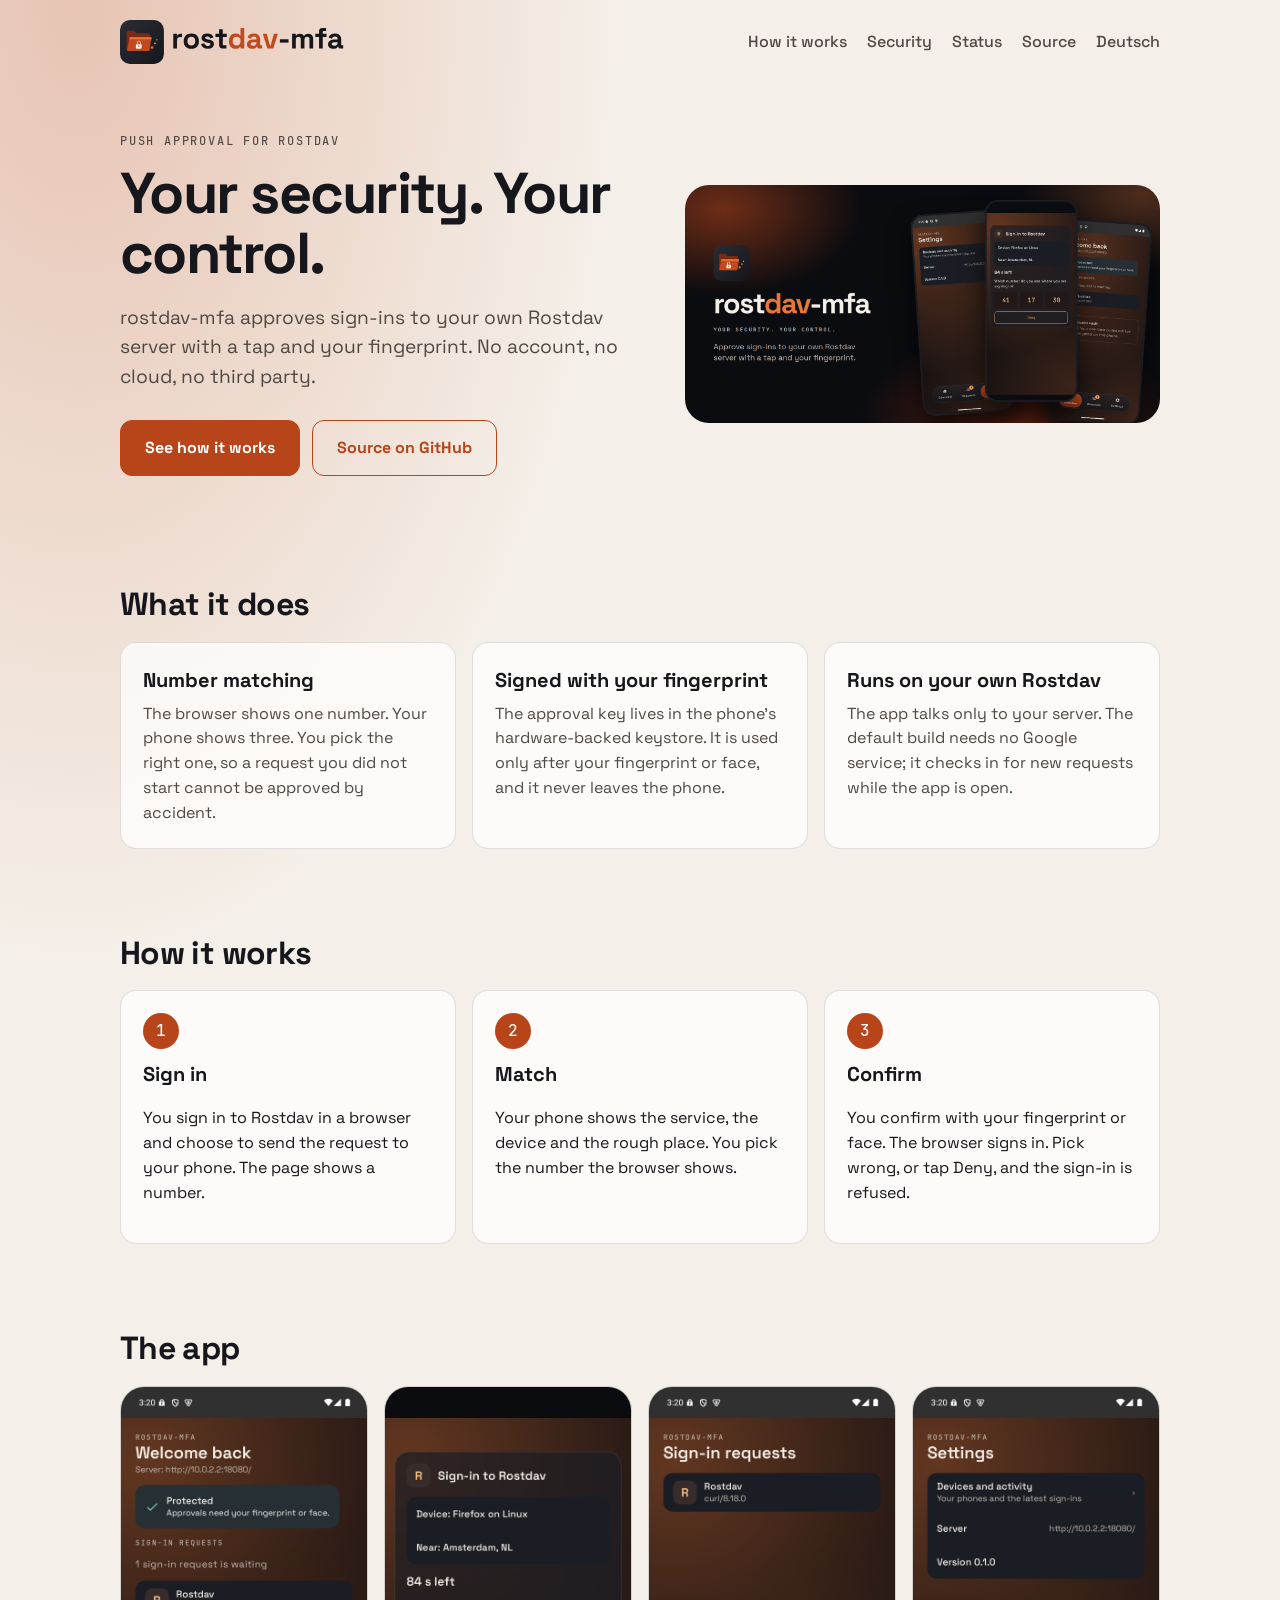
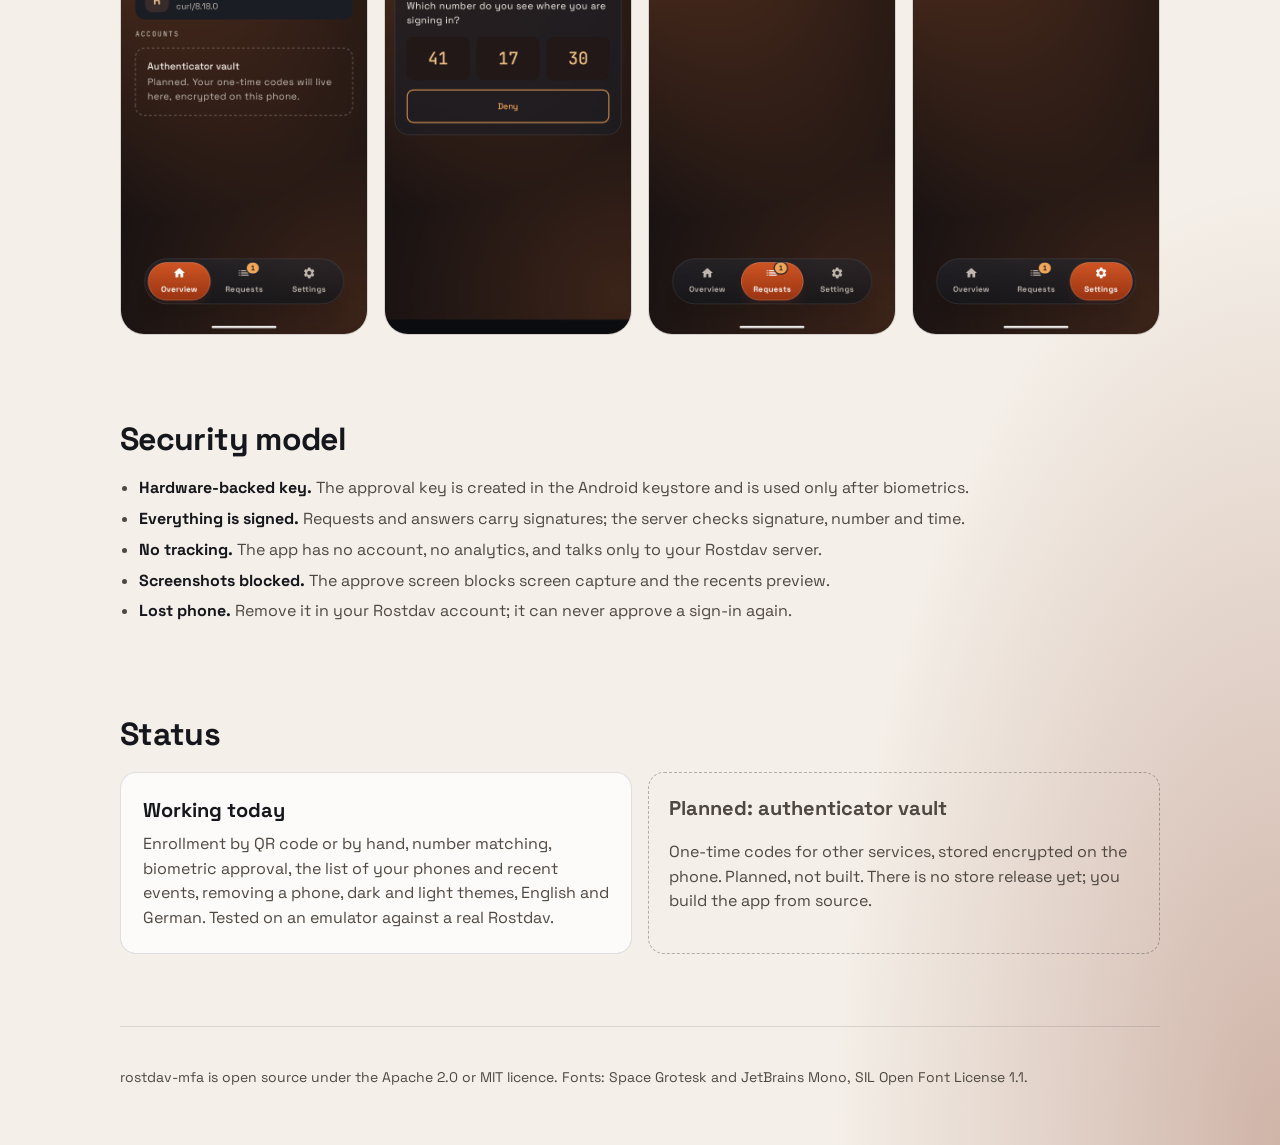
==== site/index.html @ c936149f "feat(site): landing page in English and German Static HTML on the generated tokens, no scripts or ex" ====
<!doctype html>
<html lang="en">
<head>
<meta charset="utf-8">
<meta name="viewport" content="width=device-width, initial-scale=1">
<title>rostdav-mfa: approve Rostdav sign-ins with your fingerprint</title>
<meta name="description" content="rostdav-mfa is a self-hosted authenticator for your own Rostdav server: approve a sign-in with a tap and your fingerprint.">
<link rel="alternate" hreflang="de" href="index.de.html">
<link rel="icon" href="assets/icon.svg" type="image/svg+xml">
<link rel="stylesheet" href="tokens.css">
<link rel="stylesheet" href="style.css">
</head>
<body>
<div class="wrap">
<header class="top">
<a href="index.html" aria-label="rostdav-mfa"><picture><source media="(prefers-color-scheme: dark)" srcset="assets/lockup-dark.svg"><img src="assets/lockup-light.svg" alt="rostdav-mfa" width="210" height="44"></picture></a>
<nav aria-label="Main"><a href="#how">How it works</a><a href="#security">Security</a><a href="#status">Status</a><a href="https://github.com/pierrejochem/rostdav-mfa">Source</a><a href="index.de.html" hreflang="de" lang="de">Deutsch</a></nav>
</header>
<main>
<div class="hero">
<div>
<div class="eyebrow">Push approval for Rostdav</div>
<h1>Your security. Your control.</h1>
<p class="lead">rostdav-mfa approves sign-ins to your own Rostdav server with a tap and your fingerprint. No account, no cloud, no third party.</p>
<div class="cta"><a class="btn" href="#how">See how it works</a><a class="btn o" href="https://github.com/pierrejochem/rostdav-mfa">Source on GitHub</a></div>
</div>
<img src="assets/hero.png" alt="Three phone screens: the overview with a waiting request, the approve screen with three numbers, and the settings." width="1600" height="800">
</div>
<section aria-labelledby="f">
<h2 id="f">What it does</h2>
<div class="grid">
<div class="card"><h3>Number matching</h3><p>The browser shows one number. Your phone shows three. You pick the right one, so a request you did not start cannot be approved by accident.</p></div>
<div class="card"><h3>Signed with your fingerprint</h3><p>The approval key lives in the phone's hardware-backed keystore. It is used only after your fingerprint or face, and it never leaves the phone.</p></div>
<div class="card"><h3>Runs on your own Rostdav</h3><p>The app talks only to your server. The default build needs no Google service; it checks in for new requests while the app is open.</p></div>
</div>
</section>
<section id="how" aria-labelledby="hw">
<h2 id="hw">How it works</h2>
<ol class="steps">
<li><h3>Sign in</h3><p>You sign in to Rostdav in a browser and choose to send the request to your phone. The page shows a number.</p></li>
<li><h3>Match</h3><p>Your phone shows the service, the device and the rough place. You pick the number the browser shows.</p></li>
<li><h3>Confirm</h3><p>You confirm with your fingerprint or face. The browser signs in. Pick wrong, or tap Deny, and the sign-in is refused.</p></li>
</ol>
</section>
<section aria-labelledby="sc">
<h2 id="sc">The app</h2>
<div class="shots">
<img src="assets/05-overview-request-dark.png" alt="Overview with one waiting sign-in request" width="1080" height="2400" loading="lazy">
<img src="assets/09-approve-dark.png" alt="Approve screen with three numbers to pick from" width="1080" height="2400" loading="lazy">
<img src="assets/06-requests-dark.png" alt="The list of sign-in requests" width="1080" height="2400" loading="lazy">
<img src="assets/07-settings-dark.png" alt="Settings with the connected server" width="1080" height="2400" loading="lazy">
</div>
</section>
<section id="security" aria-labelledby="sm">
<h2 id="sm">Security model</h2>
<ul class="facts">
<li><strong>Hardware-backed key.</strong> The approval key is created in the Android keystore and is used only after biometrics.</li><li><strong>Everything is signed.</strong> Requests and answers carry signatures; the server checks signature, number and time.</li><li><strong>No tracking.</strong> The app has no account, no analytics, and talks only to your Rostdav server.</li><li><strong>Screenshots blocked.</strong> The approve screen blocks screen capture and the recents preview.</li><li><strong>Lost phone.</strong> Remove it in your Rostdav account; it can never approve a sign-in again.</li>
</ul>
</section>
<section id="status" aria-labelledby="st">
<h2 id="st">Status</h2>
<div class="grid">
<div class="card"><h3>Working today</h3><p>Enrollment by QR code or by hand, number matching, biometric approval, the list of your phones and recent events, removing a phone, dark and light themes, English and German. Tested on an emulator against a real Rostdav.</p></div>
<div class="note"><h3>Planned: authenticator vault</h3><p>One-time codes for other services, stored encrypted on the phone. Planned, not built. There is no store release yet; you build the app from source.</p></div>
</div>
</section>
</main>
<footer>rostdav-mfa is open source under the Apache 2.0 or MIT licence. Fonts: Space Grotesk and JetBrains Mono, SIL Open Font License 1.1.</footer>
</div>
</body>
</html>
---- site/tokens.css ----
/* Generated by brand/generate.py from brand/tokens.json. Do not edit. */
:root {
  --rost-500: #C2491D;
  --rost-600: #B8441A;
  --rost-700: #7A2A12;
  --action: #B8441A;
  --on-action: #FFFFFF;
  --ink: #15171C;
  --slate: #4F4842;
  --paper: #F4EFE8;
  --surface: #FFFFFF;
  --ok: #1F5F5A;
  --danger: #B3261E;
  --mark-start: #E8783A;
  --mark-end: #C2491D;
  --icon-start: #2A2D35;
  --icon-end: #15171C;
  --tab-start: #CF5524;
  --tab-end: #9A3412;
  --radius-chip: 12px;
  --radius-card: 16px;
  --radius-sheet: 24px;
  --radius-button: 12px;
  --size-headline: 28px;
  --size-title: 20px;
  --size-body: 16px;
  --size-label: 14px;
  --size-caption: 12px;
}
@media (prefers-color-scheme: dark) {
  :root {
    --rost-500: #E8783A;
    --rost-600: #F2A65A;
    --rost-700: #F7C589;
    --action: #C2491D;
    --on-action: #FFFFFF;
    --ink: #F4EFE8;
    --slate: #C2BAB1;
    --paper: #0B0C10;
    --surface: #1B1D24;
    --ok: #6CC7BA;
    --danger: #F2B8B5;
  }
}
---- site/style.css ----
@font-face{font-family:"Space Grotesk";font-weight:400;src:url("assets/fonts/space_grotesk_regular.ttf") format("truetype");font-display:swap}
@font-face{font-family:"Space Grotesk";font-weight:500;src:url("assets/fonts/space_grotesk_medium.ttf") format("truetype");font-display:swap}
@font-face{font-family:"Space Grotesk";font-weight:600;src:url("assets/fonts/space_grotesk_semibold.ttf") format("truetype");font-display:swap}
@font-face{font-family:"Space Grotesk";font-weight:700;src:url("assets/fonts/space_grotesk_bold.ttf") format("truetype");font-display:swap}
@font-face{font-family:"JetBrains Mono";font-weight:500;src:url("assets/fonts/jetbrains_mono_medium.ttf") format("truetype");font-display:swap}

*{box-sizing:border-box}
html{-webkit-text-size-adjust:100%}
body{margin:0;color:var(--ink);font-family:"Space Grotesk",system-ui,sans-serif;font-size:var(--size-body);line-height:1.55;
  background:radial-gradient(60% 50% at 6% 0%,color-mix(in srgb,var(--rost-500) 26%,transparent),transparent 70%),radial-gradient(50% 50% at 100% 100%,color-mix(in srgb,var(--rost-700) 30%,transparent),transparent 70%),var(--paper)}
a{color:var(--rost-600)}
a:focus-visible,.btn:focus-visible{outline:3px solid var(--rost-500);outline-offset:3px}
img{max-width:100%;height:auto}
.wrap{max-width:1080px;margin:0 auto;padding:0 20px}
header.top{display:flex;align-items:center;justify-content:space-between;gap:16px;padding:20px 0;flex-wrap:wrap}
header.top img{display:block;height:44px;width:auto}
header.top nav{display:flex;gap:20px;align-items:center;flex-wrap:wrap}
header.top nav a{color:var(--slate);text-decoration:none;font-weight:500}
header.top nav a:hover{color:var(--ink)}
.eyebrow{font-family:"JetBrains Mono",ui-monospace,monospace;font-size:var(--size-caption);letter-spacing:.15em;text-transform:uppercase;color:var(--slate)}
.hero{display:grid;grid-template-columns:1.05fr .95fr;gap:40px;align-items:center;padding:48px 0 64px}
h1{margin:12px 0 16px;font-size:clamp(2.2rem,5vw,3.6rem);line-height:1.05;letter-spacing:-.03em}
h2{margin:0 0 12px;font-size:clamp(1.5rem,3vw,2rem);letter-spacing:-.02em}
h3{margin:0 0 6px;font-size:var(--size-title)}
.lead{font-size:1.2rem;color:var(--slate);max-width:34em}
.cta{display:flex;gap:12px;flex-wrap:wrap;margin-top:28px}
.btn{display:inline-flex;align-items:center;justify-content:center;min-height:56px;padding:0 24px;border-radius:var(--radius-button);background:var(--action);color:var(--on-action);font-weight:700;text-decoration:none;border:1.5px solid var(--action)}
.btn.o{background:transparent;color:var(--rost-600);border-color:var(--rost-600)}
.hero img{border-radius:var(--radius-sheet);display:block;width:100%}
section{padding:40px 0}
.grid{display:grid;grid-template-columns:repeat(auto-fit,minmax(240px,1fr));gap:16px}
.card{padding:22px;border-radius:var(--radius-card);background:color-mix(in srgb,var(--surface) 72%,transparent);border:1px solid color-mix(in srgb,var(--ink) 12%,transparent)}
.card p{margin:0;color:var(--slate)}
ol.steps{margin:0;padding:0;list-style:none;counter-reset:s;display:grid;gap:16px;grid-template-columns:repeat(auto-fit,minmax(240px,1fr))}
ol.steps li{counter-increment:s;padding:22px;border-radius:var(--radius-card);background:color-mix(in srgb,var(--surface) 72%,transparent);border:1px solid color-mix(in srgb,var(--ink) 12%,transparent)}
ol.steps li::before{content:counter(s);display:inline-flex;width:36px;height:36px;border-radius:50%;align-items:center;justify-content:center;margin-bottom:10px;background:var(--action);color:var(--on-action);font-family:"JetBrains Mono",monospace;font-weight:500}
ul.facts{margin:0;padding-left:1.2em;color:var(--slate)}
ul.facts li{margin:6px 0}
ul.facts strong{color:var(--ink)}
.shots{display:grid;grid-template-columns:repeat(4,1fr);gap:16px}
.shots img{border-radius:var(--radius-sheet);border:1px solid color-mix(in srgb,var(--ink) 14%,transparent);display:block;width:100%}
.note{padding:20px;border-radius:var(--radius-card);border:1.5px dashed color-mix(in srgb,var(--ink) 30%,transparent);color:var(--slate)}
footer{padding:40px 0 56px;color:var(--slate);font-size:var(--size-label);border-top:1px solid color-mix(in srgb,var(--ink) 12%,transparent);margin-top:32px}
@media (max-width:820px){.hero{grid-template-columns:1fr;padding-top:24px}.shots{grid-template-columns:repeat(2,1fr)}}
@media (max-width:420px){header.top nav{gap:12px}}
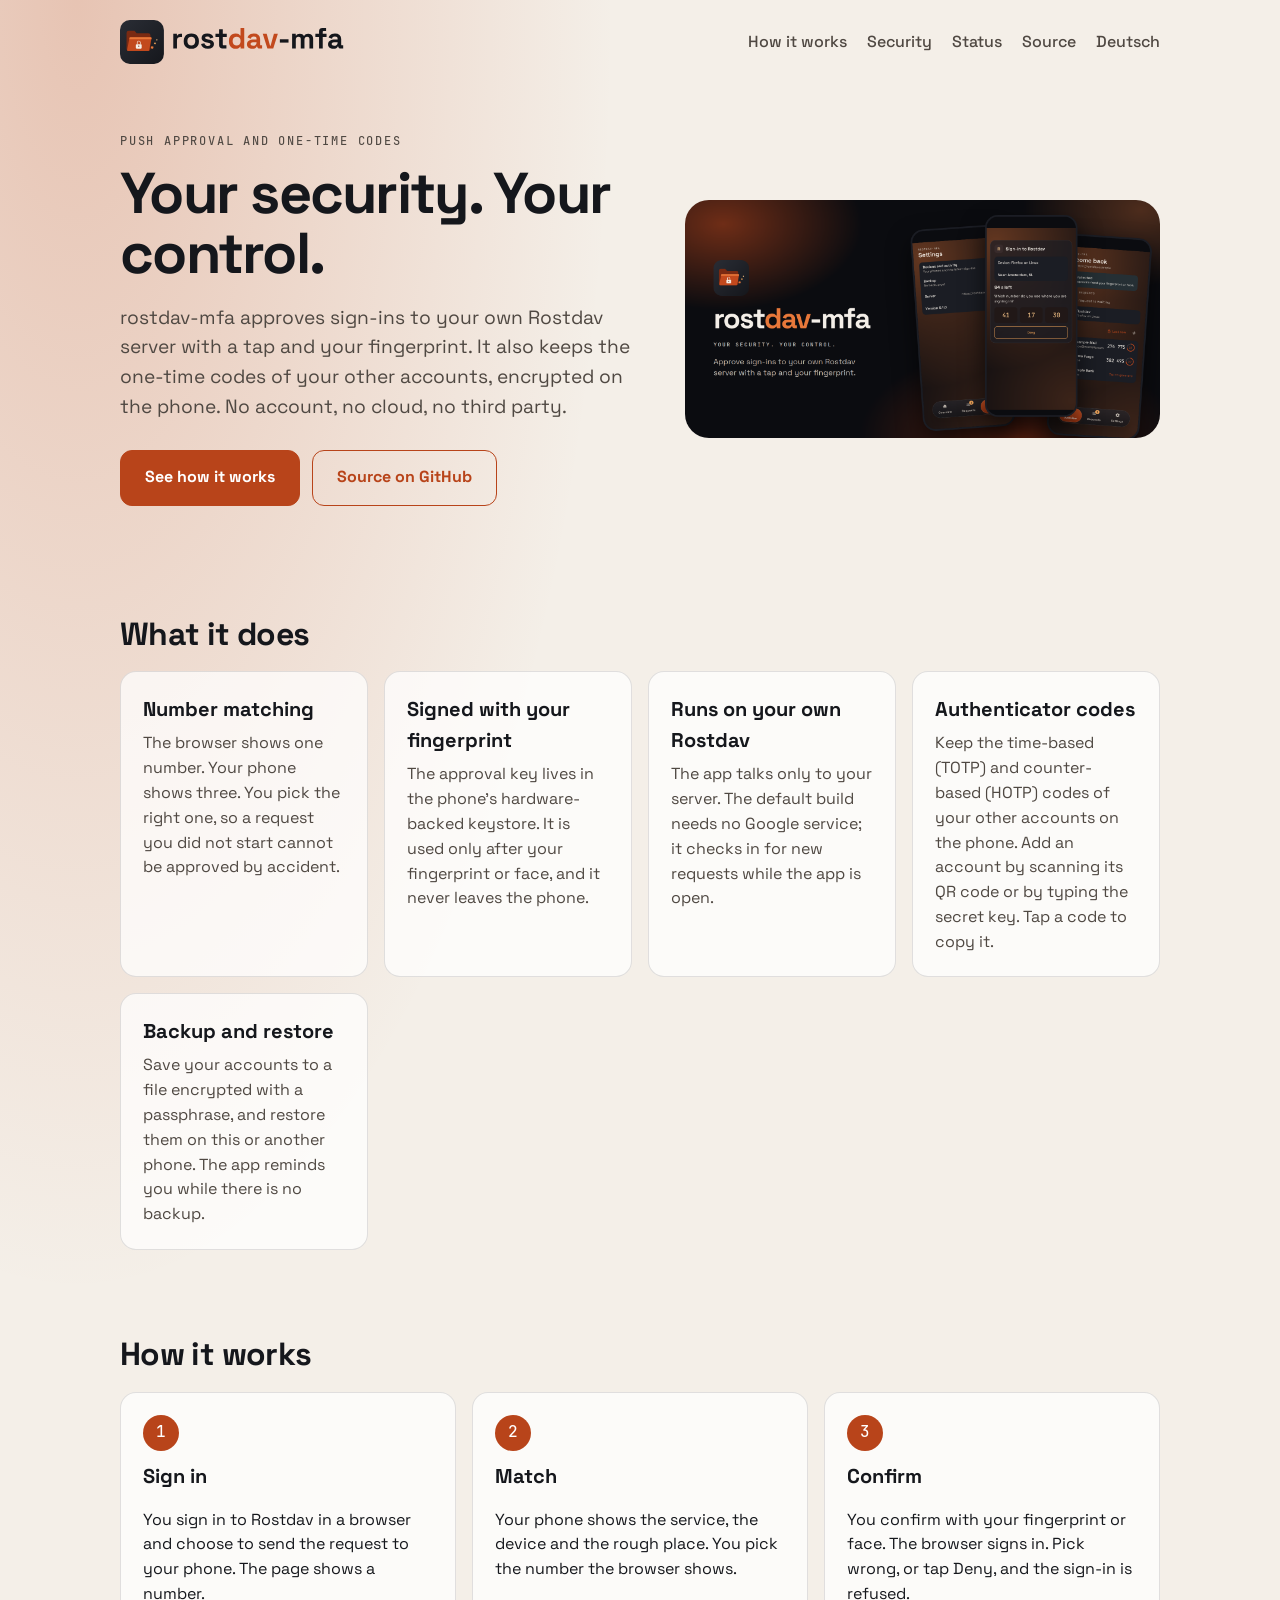
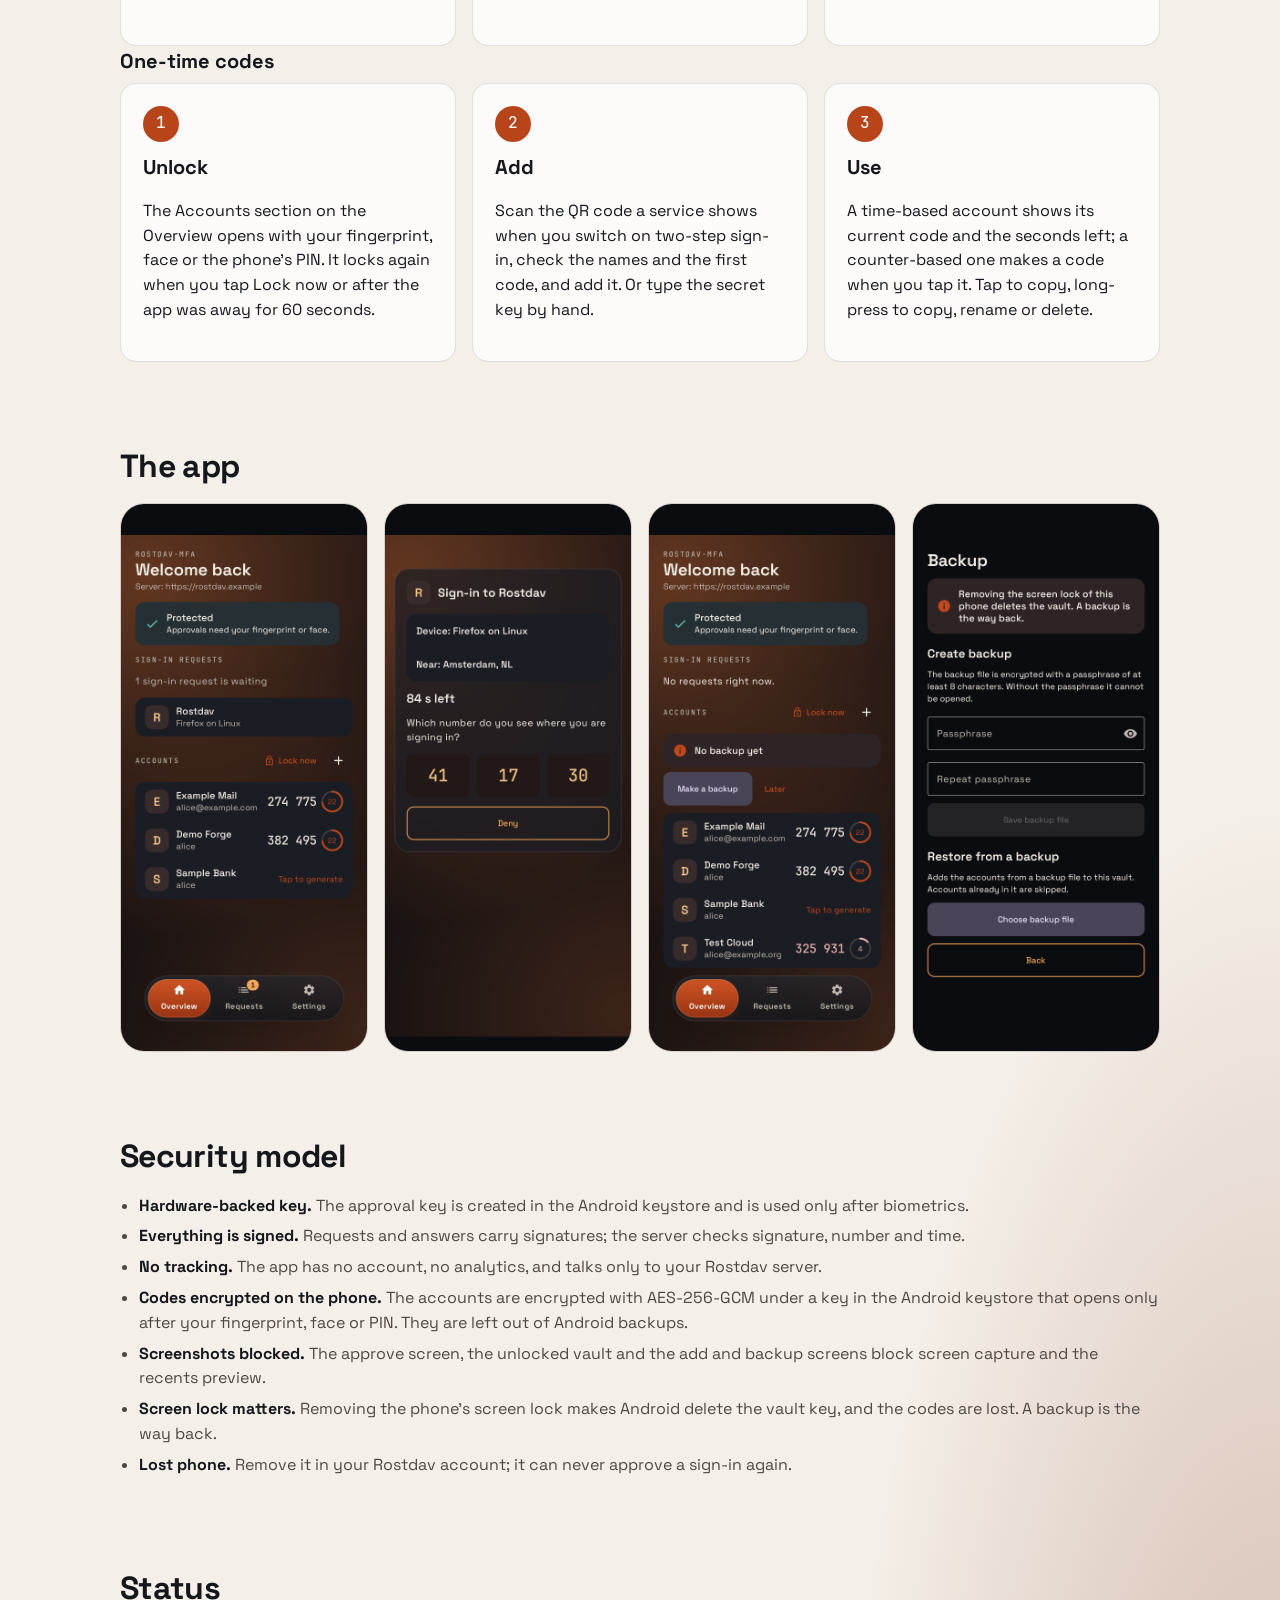
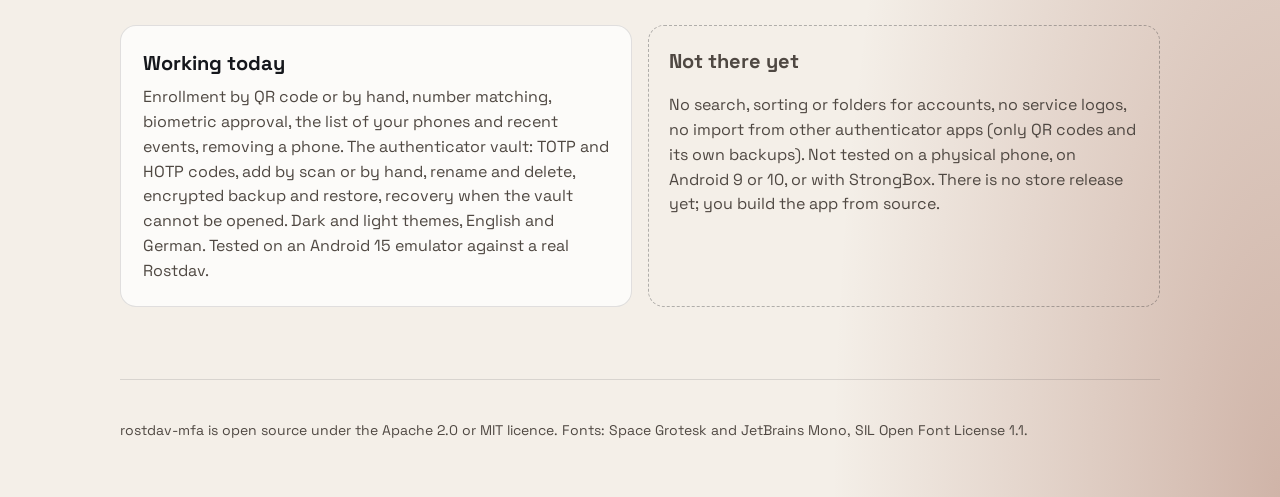
==== commit 8a06f636: "docs: the vault UI, marketing and screenshots" ====
--- a/site/index.html
+++ b/site/index.html
@@ -3,8 +3,8 @@
 <head>
 <meta charset="utf-8">
 <meta name="viewport" content="width=device-width, initial-scale=1">
-<title>rostdav-mfa: approve Rostdav sign-ins with your fingerprint</title>
-<meta name="description" content="rostdav-mfa is a self-hosted authenticator for your own Rostdav server: approve a sign-in with a tap and your fingerprint.">
+<title>rostdav-mfa: approve Rostdav sign-ins and keep your one-time codes</title>
+<meta name="description" content="rostdav-mfa is a self-hosted authenticator for your own Rostdav server: approve a sign-in with a tap and your fingerprint, and keep the one-time codes of your other accounts encrypted on the phone.">
 <link rel="alternate" hreflang="de" href="index.de.html">
 <link rel="icon" href="assets/icon.svg" type="image/svg+xml">
 <link rel="stylesheet" href="tokens.css">
@@ -19,12 +19,12 @@
 <main>
 <div class="hero">
 <div>
-<div class="eyebrow">Push approval for Rostdav</div>
+<div class="eyebrow">Push approval and one-time codes</div>
 <h1>Your security. Your control.</h1>
-<p class="lead">rostdav-mfa approves sign-ins to your own Rostdav server with a tap and your fingerprint. No account, no cloud, no third party.</p>
+<p class="lead">rostdav-mfa approves sign-ins to your own Rostdav server with a tap and your fingerprint. It also keeps the one-time codes of your other accounts, encrypted on the phone. No account, no cloud, no third party.</p>
 <div class="cta"><a class="btn" href="#how">See how it works</a><a class="btn o" href="https://github.com/pierrejochem/rostdav-mfa">Source on GitHub</a></div>
 </div>
-<img src="assets/hero.png" alt="Three phone screens: the overview with a waiting request, the approve screen with three numbers, and the settings." width="1600" height="800">
+<img src="assets/hero.png" alt="Three phone screens: the settings, the approve screen with three numbers, and the overview with a waiting request and one-time codes." width="1600" height="800">
 </div>
 <section aria-labelledby="f">
 <h2 id="f">What it does</h2>
@@ -32,6 +32,8 @@
 <div class="card"><h3>Number matching</h3><p>The browser shows one number. Your phone shows three. You pick the right one, so a request you did not start cannot be approved by accident.</p></div>
 <div class="card"><h3>Signed with your fingerprint</h3><p>The approval key lives in the phone's hardware-backed keystore. It is used only after your fingerprint or face, and it never leaves the phone.</p></div>
 <div class="card"><h3>Runs on your own Rostdav</h3><p>The app talks only to your server. The default build needs no Google service; it checks in for new requests while the app is open.</p></div>
+<div class="card"><h3>Authenticator codes</h3><p>Keep the time-based (TOTP) and counter-based (HOTP) codes of your other accounts on the phone. Add an account by scanning its QR code or by typing the secret key. Tap a code to copy it.</p></div>
+<div class="card"><h3>Backup and restore</h3><p>Save your accounts to a file encrypted with a passphrase, and restore them on this or another phone. The app reminds you while there is no backup.</p></div>
 </div>
 </section>
 <section id="how" aria-labelledby="hw">
@@ -41,27 +43,33 @@
 <li><h3>Match</h3><p>Your phone shows the service, the device and the rough place. You pick the number the browser shows.</p></li>
 <li><h3>Confirm</h3><p>You confirm with your fingerprint or face. The browser signs in. Pick wrong, or tap Deny, and the sign-in is refused.</p></li>
 </ol>
+<h3>One-time codes</h3>
+<ol class="steps">
+<li><h3>Unlock</h3><p>The Accounts section on the Overview opens with your fingerprint, face or the phone's PIN. It locks again when you tap Lock now or after the app was away for 60 seconds.</p></li>
+<li><h3>Add</h3><p>Scan the QR code a service shows when you switch on two-step sign-in, check the names and the first code, and add it. Or type the secret key by hand.</p></li>
+<li><h3>Use</h3><p>A time-based account shows its current code and the seconds left; a counter-based one makes a code when you tap it. Tap to copy, long-press to copy, rename or delete.</p></li>
+</ol>
 </section>
 <section aria-labelledby="sc">
 <h2 id="sc">The app</h2>
 <div class="shots">
-<img src="assets/05-overview-request-dark.png" alt="Overview with one waiting sign-in request" width="1080" height="2400" loading="lazy">
+<img src="assets/05-overview-request-dark.png" alt="Overview with one waiting sign-in request and three accounts with their codes" width="1080" height="2400" loading="lazy">
 <img src="assets/09-approve-dark.png" alt="Approve screen with three numbers to pick from" width="1080" height="2400" loading="lazy">
-<img src="assets/06-requests-dark.png" alt="The list of sign-in requests" width="1080" height="2400" loading="lazy">
-<img src="assets/07-settings-dark.png" alt="Settings with the connected server" width="1080" height="2400" loading="lazy">
+<img src="assets/11-accounts-dark.png" alt="The Accounts section with live codes and the reminder that there is no backup yet" width="1080" height="2400" loading="lazy">
+<img src="assets/13-backup-dark.png" alt="The Backup screen: create a backup with a passphrase, or restore one" width="1080" height="2400" loading="lazy">
 </div>
 </section>
 <section id="security" aria-labelledby="sm">
 <h2 id="sm">Security model</h2>
 <ul class="facts">
-<li><strong>Hardware-backed key.</strong> The approval key is created in the Android keystore and is used only after biometrics.</li><li><strong>Everything is signed.</strong> Requests and answers carry signatures; the server checks signature, number and time.</li><li><strong>No tracking.</strong> The app has no account, no analytics, and talks only to your Rostdav server.</li><li><strong>Screenshots blocked.</strong> The approve screen blocks screen capture and the recents preview.</li><li><strong>Lost phone.</strong> Remove it in your Rostdav account; it can never approve a sign-in again.</li>
+<li><strong>Hardware-backed key.</strong> The approval key is created in the Android keystore and is used only after biometrics.</li><li><strong>Everything is signed.</strong> Requests and answers carry signatures; the server checks signature, number and time.</li><li><strong>No tracking.</strong> The app has no account, no analytics, and talks only to your Rostdav server.</li><li><strong>Codes encrypted on the phone.</strong> The accounts are encrypted with AES-256-GCM under a key in the Android keystore that opens only after your fingerprint, face or PIN. They are left out of Android backups.</li><li><strong>Screenshots blocked.</strong> The approve screen, the unlocked vault and the add and backup screens block screen capture and the recents preview.</li><li><strong>Screen lock matters.</strong> Removing the phone's screen lock makes Android delete the vault key, and the codes are lost. A backup is the way back.</li><li><strong>Lost phone.</strong> Remove it in your Rostdav account; it can never approve a sign-in again.</li>
 </ul>
 </section>
 <section id="status" aria-labelledby="st">
 <h2 id="st">Status</h2>
 <div class="grid">
-<div class="card"><h3>Working today</h3><p>Enrollment by QR code or by hand, number matching, biometric approval, the list of your phones and recent events, removing a phone, dark and light themes, English and German. Tested on an emulator against a real Rostdav.</p></div>
-<div class="note"><h3>Planned: authenticator vault</h3><p>One-time codes for other services, stored encrypted on the phone. Planned, not built. There is no store release yet; you build the app from source.</p></div>
+<div class="card"><h3>Working today</h3><p>Enrollment by QR code or by hand, number matching, biometric approval, the list of your phones and recent events, removing a phone. The authenticator vault: TOTP and HOTP codes, add by scan or by hand, rename and delete, encrypted backup and restore, recovery when the vault cannot be opened. Dark and light themes, English and German. Tested on an Android 15 emulator against a real Rostdav.</p></div>
+<div class="note"><h3>Not there yet</h3><p>No search, sorting or folders for accounts, no service logos, no import from other authenticator apps (only QR codes and its own backups). Not tested on a physical phone, on Android 9 or 10, or with StrongBox. There is no store release yet; you build the app from source.</p></div>
 </div>
 </section>
 </main>
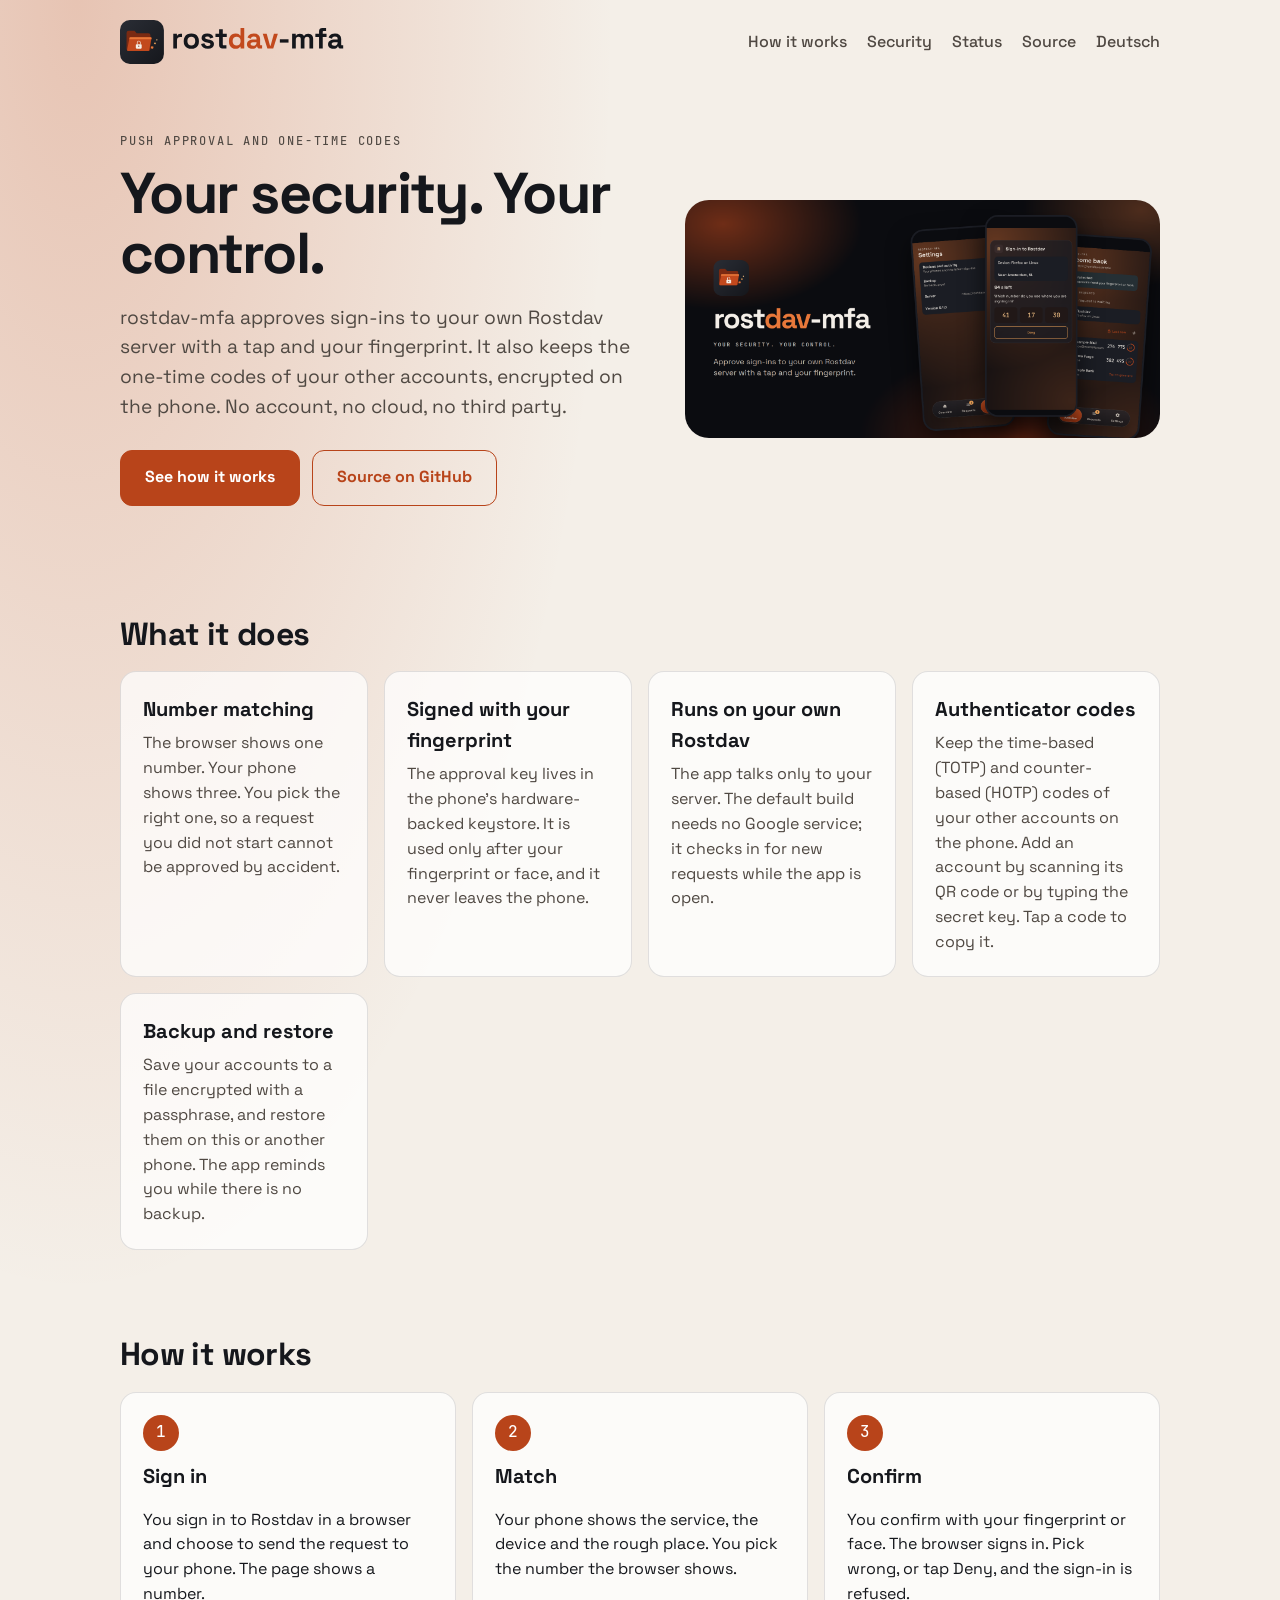
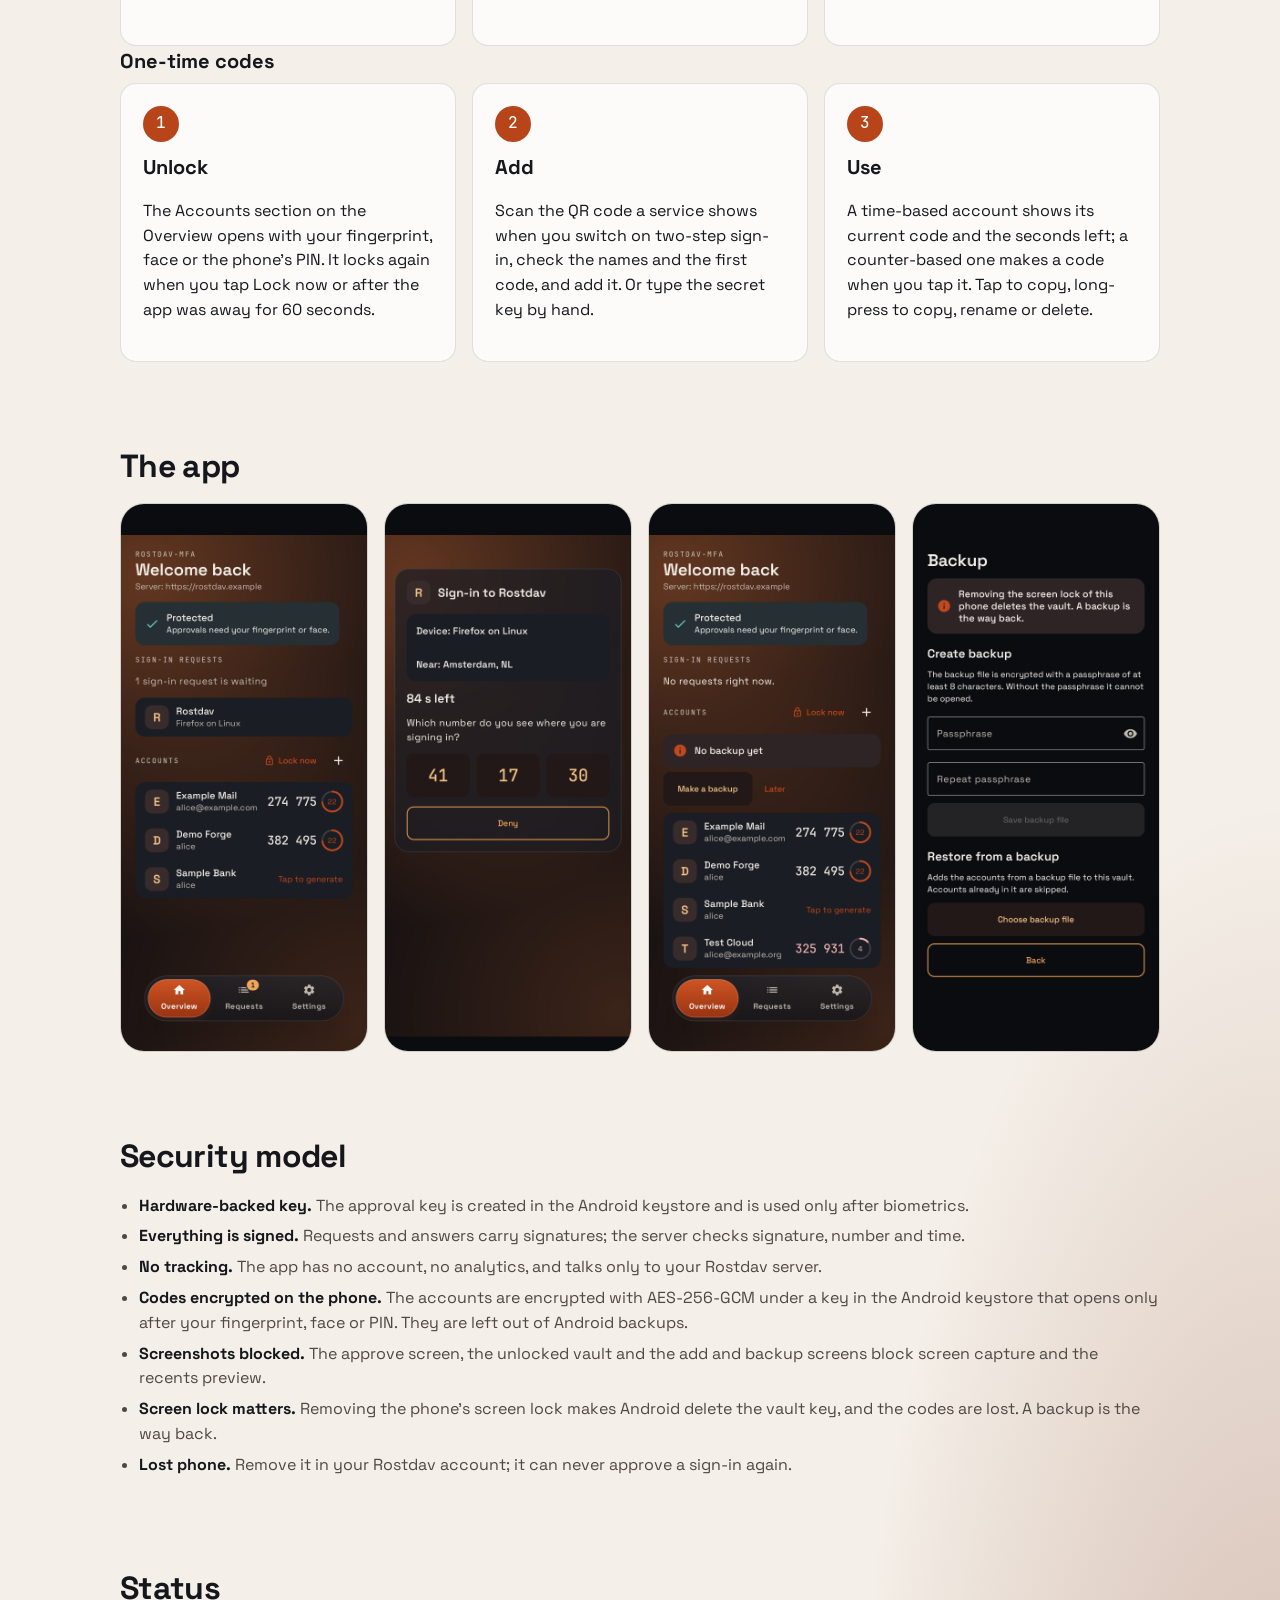
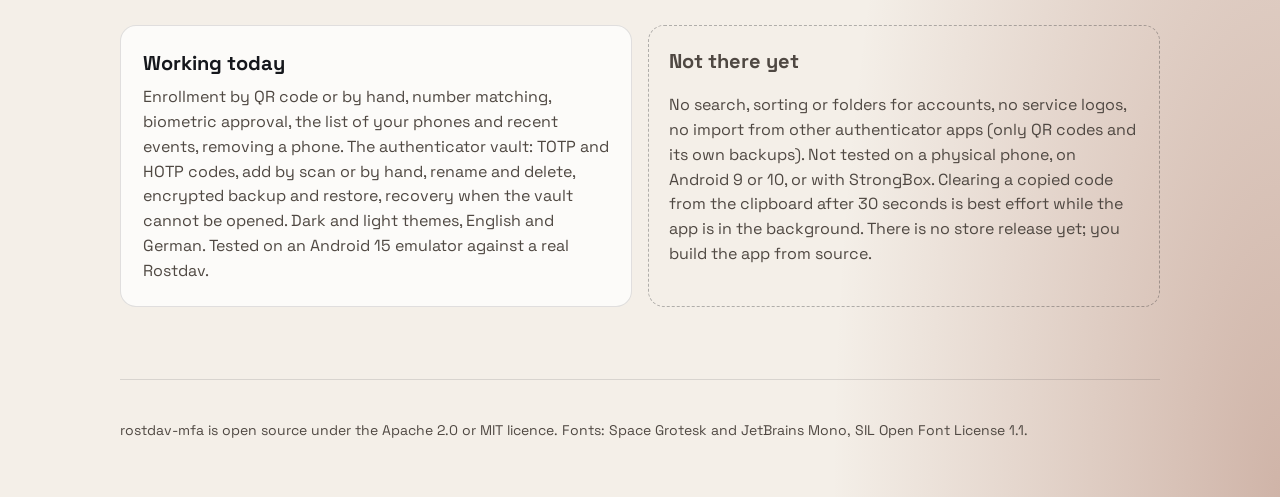
==== commit 96637844: "docs: correct the store, site and doc claims; re-render the tonal-button pictures The store texts no" ====
--- a/site/index.html
+++ b/site/index.html
@@ -69,7 +69,7 @@
 <h2 id="st">Status</h2>
 <div class="grid">
 <div class="card"><h3>Working today</h3><p>Enrollment by QR code or by hand, number matching, biometric approval, the list of your phones and recent events, removing a phone. The authenticator vault: TOTP and HOTP codes, add by scan or by hand, rename and delete, encrypted backup and restore, recovery when the vault cannot be opened. Dark and light themes, English and German. Tested on an Android 15 emulator against a real Rostdav.</p></div>
-<div class="note"><h3>Not there yet</h3><p>No search, sorting or folders for accounts, no service logos, no import from other authenticator apps (only QR codes and its own backups). Not tested on a physical phone, on Android 9 or 10, or with StrongBox. There is no store release yet; you build the app from source.</p></div>
+<div class="note"><h3>Not there yet</h3><p>No search, sorting or folders for accounts, no service logos, no import from other authenticator apps (only QR codes and its own backups). Not tested on a physical phone, on Android 9 or 10, or with StrongBox. Clearing a copied code from the clipboard after 30 seconds is best effort while the app is in the background. There is no store release yet; you build the app from source.</p></div>
 </div>
 </section>
 </main>
